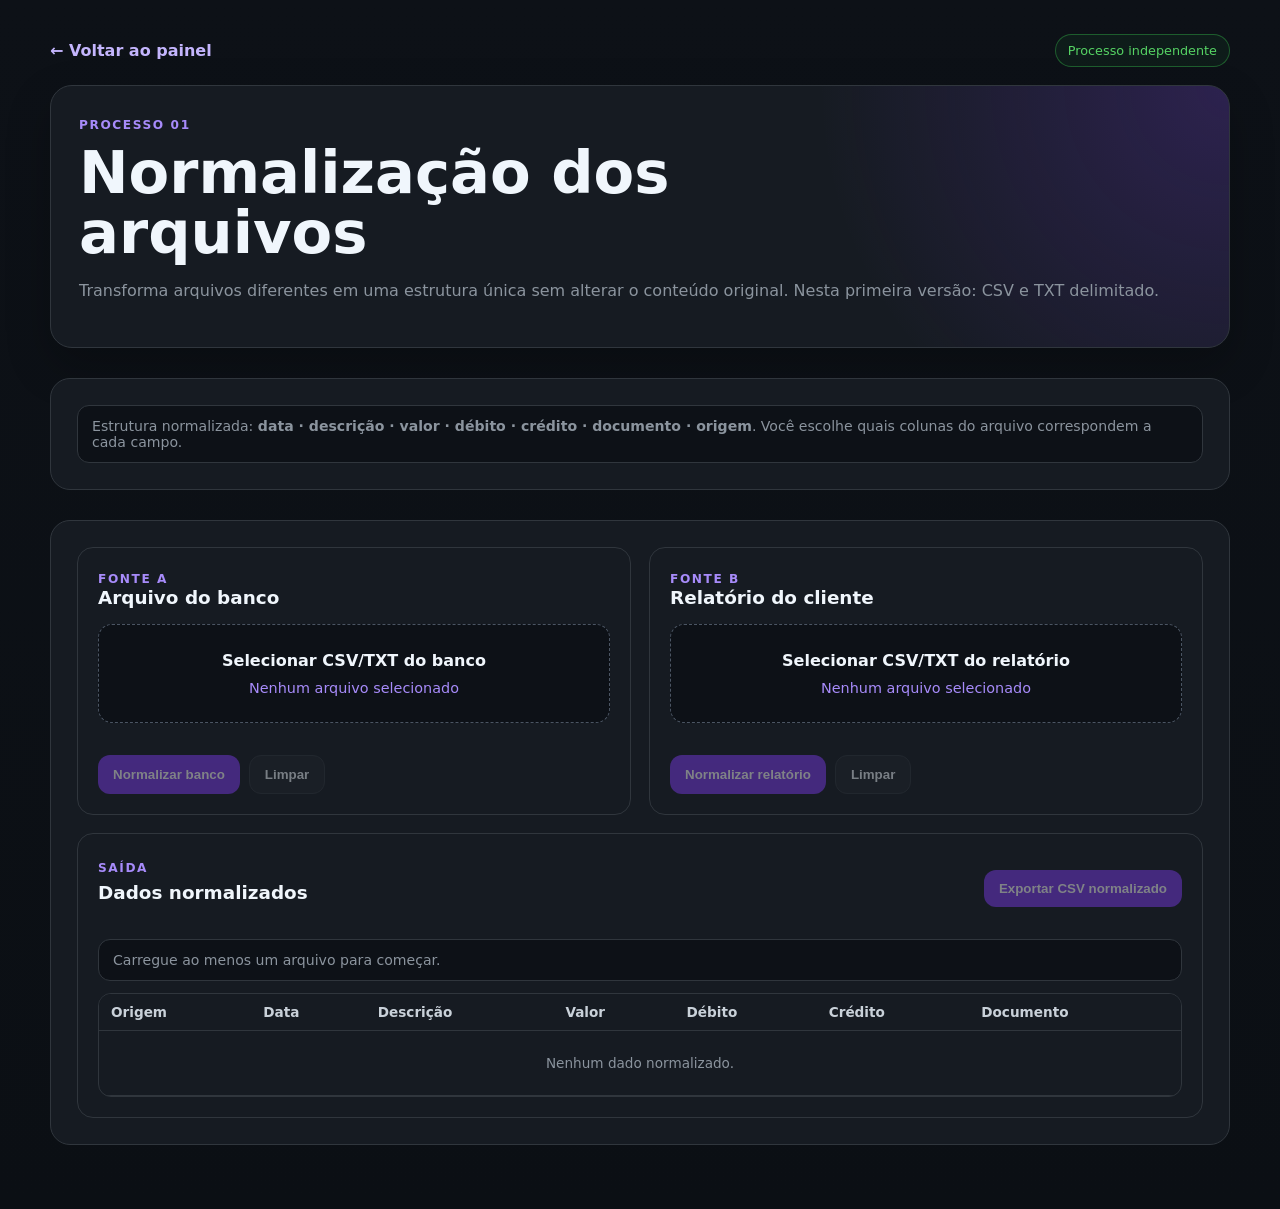
==== processos/01-normalizacao/index.html @ 561df83e "feat: cria interface independente do processo 01" ====
<!doctype html>
<html lang="pt-BR">
<head>
  <meta charset="utf-8">
  <meta name="viewport" content="width=device-width, initial-scale=1">
  <title>Processo 01 · Normalização</title>
  <link rel="stylesheet" href="../../assets/css/style.css">
</head>
<body>
  <main class="shell">
    <div class="topbar">
      <a class="back" href="../../index.html">← Voltar ao painel</a>
      <span class="badge badge-live">Processo independente</span>
    </div>

    <header class="hero">
      <div>
        <span class="eyebrow">PROCESSO 01</span>
        <h1>Normalização dos arquivos</h1>
        <p>Transforma arquivos diferentes em uma estrutura única sem alterar o conteúdo original. Nesta primeira versão: CSV e TXT delimitado.</p>
      </div>
    </header>

    <section class="section">
      <div class="notice">
        Estrutura normalizada: <b>data · descrição · valor · débito · crédito · documento · origem</b>. Você escolhe quais colunas do arquivo correspondem a cada campo.
      </div>
    </section>

    <section class="grid section">
      <article class="panel" data-source="banco">
        <span class="step-label">FONTE A</span>
        <h2>Arquivo do banco</h2>
        <label class="dropzone">
          <input id="file-banco" type="file" accept=".csv,.txt,text/csv,text/plain">
          <b>Selecionar CSV/TXT do banco</b>
          <div class="file-name" id="name-banco">Nenhum arquivo selecionado</div>
        </label>
        <div id="mapping-banco" class="mapping"></div>
        <div class="actions">
          <button id="normalize-banco" disabled>Normalizar banco</button>
          <button id="reset-banco" class="secondary" disabled>Limpar</button>
        </div>
      </article>

      <article class="panel" data-source="relatorio">
        <span class="step-label">FONTE B</span>
        <h2>Relatório do cliente</h2>
        <label class="dropzone">
          <input id="file-relatorio" type="file" accept=".csv,.txt,text/csv,text/plain">
          <b>Selecionar CSV/TXT do relatório</b>
          <div class="file-name" id="name-relatorio">Nenhum arquivo selecionado</div>
        </label>
        <div id="mapping-relatorio" class="mapping"></div>
        <div class="actions">
          <button id="normalize-relatorio" disabled>Normalizar relatório</button>
          <button id="reset-relatorio" class="secondary" disabled>Limpar</button>
        </div>
      </article>

      <article class="panel full">
        <div class="section-heading">
          <div>
            <span class="step-label">SAÍDA</span>
            <h2>Dados normalizados</h2>
          </div>
          <div class="actions">
            <button id="export-all" disabled>Exportar CSV normalizado</button>
          </div>
        </div>
        <div id="summary" class="summary"></div>
        <div id="status" class="notice">Carregue ao menos um arquivo para começar.</div>
        <div style="height:12px"></div>
        <div class="table-wrap">
          <table>
            <thead>
              <tr><th>Origem</th><th>Data</th><th>Descrição</th><th>Valor</th><th>Débito</th><th>Crédito</th><th>Documento</th></tr>
            </thead>
            <tbody id="output-body"><tr><td colspan="7" class="empty">Nenhum dado normalizado.</td></tr></tbody>
          </table>
        </div>
      </article>
    </section>
  </main>
  <script src="app.js"></script>
</body>
</html>
---- assets/css/style.css ----
:root{--bg:#0d1117;--panel:#161b22;--panel2:#11161d;--border:#30363d;--text:#f0f6fc;--muted:#8b949e;--accent:#7c3aed;--accent2:#a78bfa;--ok:#2ea043;--warn:#d29922;--danger:#f85149;--shadow:0 18px 45px rgba(0,0,0,.24)}*{box-sizing:border-box}body{margin:0;background:linear-gradient(180deg,#0d1117 0%,#0b0f14 100%);color:var(--text);font-family:Inter,ui-sans-serif,system-ui,-apple-system,BlinkMacSystemFont,"Segoe UI",sans-serif}.shell{width:min(1180px,calc(100% - 32px));margin:0 auto;padding:34px 0 64px}.hero{display:flex;justify-content:space-between;gap:24px;align-items:flex-start;padding:28px;border:1px solid var(--border);border-radius:22px;background:radial-gradient(circle at top right,rgba(124,58,237,.22),transparent 34%),var(--panel);box-shadow:var(--shadow)}.eyebrow,.step-label{font-size:.76rem;font-weight:800;letter-spacing:.13em;color:var(--accent2)}h1,h2,h3,p{margin-top:0}h1{font-size:clamp(2rem,5vw,3.7rem);line-height:1.02;margin:10px 0 14px;max-width:760px}.hero p,.module-content p,.muted{color:var(--muted);line-height:1.6}.status-pill,.badge,.tags span{border:1px solid var(--border);border-radius:999px;padding:8px 12px;font-size:.8rem;white-space:nowrap}.status-pill{background:#11161d;color:var(--muted)}.section{margin-top:30px;padding:26px;border:1px solid var(--border);border-radius:20px;background:var(--panel)}.muted-section{background:var(--panel2)}.section-heading{display:flex;align-items:center;justify-content:space-between;gap:20px;margin-bottom:18px}.section-heading h2{margin:6px 0 0}.badge-live{color:#56d364;border-color:rgba(46,160,67,.5);background:rgba(46,160,67,.08)}.module-card{display:grid;grid-template-columns:auto 1fr auto;gap:20px;align-items:center;padding:22px;border:1px solid var(--border);border-radius:16px;background:#0f141b}.module-card.live{border-color:rgba(124,58,237,.55)}.module-number{width:54px;height:54px;display:grid;place-items:center;border-radius:16px;background:rgba(124,58,237,.17);color:#c4b5fd;font-weight:900;font-size:1.2rem}.module-content h3{margin-bottom:8px}.tags{display:flex;flex-wrap:wrap;gap:8px;margin-top:14px}.tags span{padding:5px 9px;color:var(--muted);background:#0d1117}.button,button{appearance:none;border:0;border-radius:12px;padding:11px 15px;background:var(--accent);color:white;text-decoration:none;font-weight:750;cursor:pointer}.button.secondary,button.secondary{background:#21262d;color:var(--text);border:1px solid var(--border)}button:disabled{opacity:.45;cursor:not-allowed}.roadmap{display:grid;grid-template-columns:repeat(2,minmax(0,1fr));gap:10px}.roadmap-item{display:flex;gap:12px;align-items:center;padding:13px 14px;border:1px solid var(--border);border-radius:12px;color:var(--muted)}.roadmap-item b{color:var(--text);font-variant-numeric:tabular-nums}.topbar{display:flex;align-items:center;justify-content:space-between;gap:16px;margin-bottom:18px}.back{color:#c4b5fd;text-decoration:none;font-weight:700}.grid{display:grid;grid-template-columns:repeat(2,minmax(0,1fr));gap:18px}.panel{border:1px solid var(--border);border-radius:16px;background:var(--panel);padding:20px}.panel h2{font-size:1.15rem}.dropzone{display:block;border:1.5px dashed #4b5563;border-radius:14px;padding:26px;text-align:center;cursor:pointer;background:#0d1117}.dropzone:hover{border-color:var(--accent2)}.dropzone input{display:none}.file-name{margin-top:10px;color:var(--accent2);font-size:.9rem}.mapping{display:grid;grid-template-columns:repeat(2,minmax(0,1fr));gap:12px;margin-top:16px}.field label{display:block;margin-bottom:6px;color:var(--muted);font-size:.78rem;font-weight:700}.field select,.field input{width:100%;padding:10px 11px;border-radius:10px;border:1px solid var(--border);background:#0d1117;color:var(--text)}.actions{display:flex;flex-wrap:wrap;gap:9px;margin-top:16px}.summary{display:grid;grid-template-columns:repeat(3,minmax(0,1fr));gap:10px;margin:14px 0}.metric{padding:13px;border:1px solid var(--border);border-radius:12px;background:#0d1117}.metric small{display:block;color:var(--muted);margin-bottom:5px}.metric strong{font-size:1.05rem}.table-wrap{overflow:auto;border:1px solid var(--border);border-radius:13px;max-height:430px}table{width:100%;border-collapse:collapse;min-width:720px}th,td{padding:10px 12px;border-bottom:1px solid var(--border);text-align:left;font-size:.85rem}th{position:sticky;top:0;background:#161b22;color:#c9d1d9;z-index:1}td{color:#c9d1d9}.empty{padding:24px;color:var(--muted);text-align:center}.notice{padding:12px 14px;border-radius:12px;border:1px solid var(--border);background:#0d1117;color:var(--muted);font-size:.88rem}.notice.ok{border-color:rgba(46,160,67,.45);color:#7ee787}.notice.error{border-color:rgba(248,81,73,.45);color:#ff7b72}.full{grid-column:1/-1}@media(max-width:800px){.hero,.section-heading,.topbar{flex-direction:column}.module-card{grid-template-columns:auto 1fr}.module-card .button{grid-column:1/-1;text-align:center}.roadmap,.grid,.mapping,.summary{grid-template-columns:1fr}.shell{width:min(100% - 20px,1180px);padding-top:16px}.section,.hero{padding:18px}}
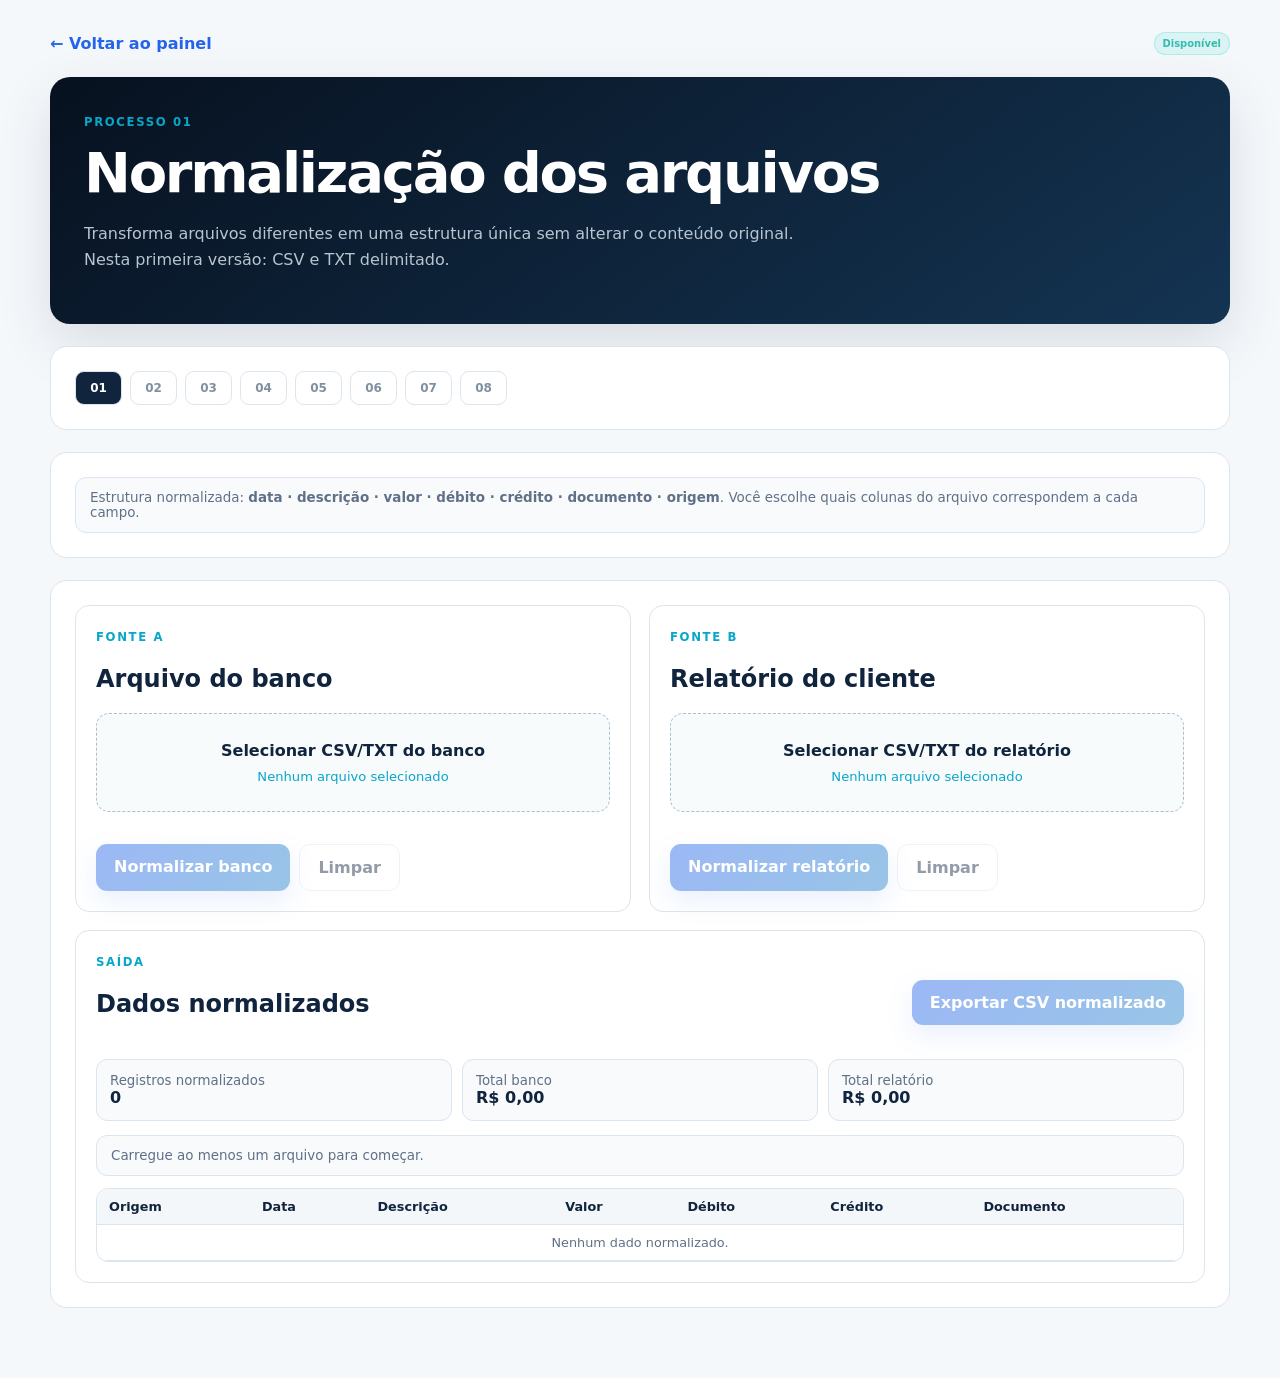
==== commit 14d197e3: "Conclui estrutura responsiva do fluxo contábil" ====
--- a/processos/01-normalizacao/index.html
+++ b/processos/01-normalizacao/index.html
@@ -3,14 +3,16 @@
 <head>
   <meta charset="utf-8">
   <meta name="viewport" content="width=device-width, initial-scale=1">
-  <title>Processo 01 · Normalização</title>
+  <meta name="theme-color" content="#07111f">
+  <title>Normalização · Contábil Flow</title>
   <link rel="stylesheet" href="../../assets/css/style.css">
+  <style>.panel{min-width:0}.table-wrap{max-width:100%}</style>
 </head>
 <body>
   <main class="shell">
     <div class="topbar">
       <a class="back" href="../../index.html">← Voltar ao painel</a>
-      <span class="badge badge-live">Processo independente</span>
+      <span class="badge badge-live">Disponível</span>
     </div>
 
     <header class="hero">
@@ -20,6 +22,10 @@
         <p>Transforma arquivos diferentes em uma estrutura única sem alterar o conteúdo original. Nesta primeira versão: CSV e TXT delimitado.</p>
       </div>
     </header>
+
+    <nav class="flow-nav section" aria-label="Etapas do fluxo">
+      <a class="current" href="../01-normalizacao/">01</a><a href="../02-fechamento/">02</a><a href="../03-desmembramento/">03</a><a href="../04-notas-fiscais/">04</a><a href="../05-contas-contabeis/">05</a><a href="../06-historico/">06</a><a href="../07-validacao/">07</a><a href="../08-layout-importacao/">08</a>
+    </nav>
 
     <section class="section">
       <div class="notice">
--- a/assets/css/style.css
+++ b/assets/css/style.css
@@ -1 +1,4 @@
-:root{--bg:#0d1117;--panel:#161b22;--panel2:#11161d;--border:#30363d;--text:#f0f6fc;--muted:#8b949e;--accent:#7c3aed;--accent2:#a78bfa;--ok:#2ea043;--warn:#d29922;--danger:#f85149;--shadow:0 18px 45px rgba(0,0,0,.24)}*{box-sizing:border-box}body{margin:0;background:linear-gradient(180deg,#0d1117 0%,#0b0f14 100%);color:var(--text);font-family:Inter,ui-sans-serif,system-ui,-apple-system,BlinkMacSystemFont,"Segoe UI",sans-serif}.shell{width:min(1180px,calc(100% - 32px));margin:0 auto;padding:34px 0 64px}.hero{display:flex;justify-content:space-between;gap:24px;align-items:flex-start;padding:28px;border:1px solid var(--border);border-radius:22px;background:radial-gradient(circle at top right,rgba(124,58,237,.22),transparent 34%),var(--panel);box-shadow:var(--shadow)}.eyebrow,.step-label{font-size:.76rem;font-weight:800;letter-spacing:.13em;color:var(--accent2)}h1,h2,h3,p{margin-top:0}h1{font-size:clamp(2rem,5vw,3.7rem);line-height:1.02;margin:10px 0 14px;max-width:760px}.hero p,.module-content p,.muted{color:var(--muted);line-height:1.6}.status-pill,.badge,.tags span{border:1px solid var(--border);border-radius:999px;padding:8px 12px;font-size:.8rem;white-space:nowrap}.status-pill{background:#11161d;color:var(--muted)}.section{margin-top:30px;padding:26px;border:1px solid var(--border);border-radius:20px;background:var(--panel)}.muted-section{background:var(--panel2)}.section-heading{display:flex;align-items:center;justify-content:space-between;gap:20px;margin-bottom:18px}.section-heading h2{margin:6px 0 0}.badge-live{color:#56d364;border-color:rgba(46,160,67,.5);background:rgba(46,160,67,.08)}.module-card{display:grid;grid-template-columns:auto 1fr auto;gap:20px;align-items:center;padding:22px;border:1px solid var(--border);border-radius:16px;background:#0f141b}.module-card.live{border-color:rgba(124,58,237,.55)}.module-number{width:54px;height:54px;display:grid;place-items:center;border-radius:16px;background:rgba(124,58,237,.17);color:#c4b5fd;font-weight:900;font-size:1.2rem}.module-content h3{margin-bottom:8px}.tags{display:flex;flex-wrap:wrap;gap:8px;margin-top:14px}.tags span{padding:5px 9px;color:var(--muted);background:#0d1117}.button,button{appearance:none;border:0;border-radius:12px;padding:11px 15px;background:var(--accent);color:white;text-decoration:none;font-weight:750;cursor:pointer}.button.secondary,button.secondary{background:#21262d;color:var(--text);border:1px solid var(--border)}button:disabled{opacity:.45;cursor:not-allowed}.roadmap{display:grid;grid-template-columns:repeat(2,minmax(0,1fr));gap:10px}.roadmap-item{display:flex;gap:12px;align-items:center;padding:13px 14px;border:1px solid var(--border);border-radius:12px;color:var(--muted)}.roadmap-item b{color:var(--text);font-variant-numeric:tabular-nums}.topbar{display:flex;align-items:center;justify-content:space-between;gap:16px;margin-bottom:18px}.back{color:#c4b5fd;text-decoration:none;font-weight:700}.grid{display:grid;grid-template-columns:repeat(2,minmax(0,1fr));gap:18px}.panel{border:1px solid var(--border);border-radius:16px;background:var(--panel);padding:20px}.panel h2{font-size:1.15rem}.dropzone{display:block;border:1.5px dashed #4b5563;border-radius:14px;padding:26px;text-align:center;cursor:pointer;background:#0d1117}.dropzone:hover{border-color:var(--accent2)}.dropzone input{display:none}.file-name{margin-top:10px;color:var(--accent2);font-size:.9rem}.mapping{display:grid;grid-template-columns:repeat(2,minmax(0,1fr));gap:12px;margin-top:16px}.field label{display:block;margin-bottom:6px;color:var(--muted);font-size:.78rem;font-weight:700}.field select,.field input{width:100%;padding:10px 11px;border-radius:10px;border:1px solid var(--border);background:#0d1117;color:var(--text)}.actions{display:flex;flex-wrap:wrap;gap:9px;margin-top:16px}.summary{display:grid;grid-template-columns:repeat(3,minmax(0,1fr));gap:10px;margin:14px 0}.metric{padding:13px;border:1px solid var(--border);border-radius:12px;background:#0d1117}.metric small{display:block;color:var(--muted);margin-bottom:5px}.metric strong{font-size:1.05rem}.table-wrap{overflow:auto;border:1px solid var(--border);border-radius:13px;max-height:430px}table{width:100%;border-collapse:collapse;min-width:720px}th,td{padding:10px 12px;border-bottom:1px solid var(--border);text-align:left;font-size:.85rem}th{position:sticky;top:0;background:#161b22;color:#c9d1d9;z-index:1}td{color:#c9d1d9}.empty{padding:24px;color:var(--muted);text-align:center}.notice{padding:12px 14px;border-radius:12px;border:1px solid var(--border);background:#0d1117;color:var(--muted);font-size:.88rem}.notice.ok{border-color:rgba(46,160,67,.45);color:#7ee787}.notice.error{border-color:rgba(248,81,73,.45);color:#ff7b72}.full{grid-column:1/-1}@media(max-width:800px){.hero,.section-heading,.topbar{flex-direction:column}.module-card{grid-template-columns:auto 1fr}.module-card .button{grid-column:1/-1;text-align:center}.roadmap,.grid,.mapping,.summary{grid-template-columns:1fr}.shell{width:min(100% - 20px,1180px);padding-top:16px}.section,.hero{padding:18px}}
+:root{--ink:#10243e;--navy:#07111f;--blue:#2563eb;--cyan:#08a6c8;--aqua:#27d3c2;--paper:#f5f8fb;--line:#dce5ed;--muted:#607187;--shadow:0 20px 55px rgba(15,35,60,.12)}*{box-sizing:border-box}html{scroll-behavior:smooth}body{margin:0;background:var(--paper);color:var(--ink);font-family:Inter,ui-sans-serif,system-ui,-apple-system,"Segoe UI",sans-serif}a{color:inherit}button,input,select{font:inherit}.site-header{height:76px;padding:0 max(24px,calc((100% - 1180px)/2));display:flex;align-items:center;gap:30px;background:#fffffff5;border-bottom:1px solid var(--line);position:sticky;top:0;z-index:20;backdrop-filter:blur(12px)}.brand{display:flex;align-items:center;gap:10px;text-decoration:none;font-weight:750;white-space:nowrap}.brand b{color:var(--cyan)}.brand-mark{width:37px;height:37px;display:grid;place-items:center;border-radius:10px;background:linear-gradient(145deg,var(--blue),var(--aqua));color:#fff;font-size:.8rem;font-weight:900}.main-nav{display:flex;gap:26px;margin-left:auto}.main-nav a{color:var(--muted);text-decoration:none;font-size:.9rem;font-weight:650}.header-action{padding:11px 17px;border-radius:10px;background:var(--ink);color:#fff;text-decoration:none;font-weight:750;font-size:.86rem}.menu-toggle{display:none;background:#fff;border:1px solid var(--line);border-radius:9px;padding:9px 12px}.hero-home{min-height:620px;padding:86px max(24px,calc((100% - 1180px)/2));display:grid;grid-template-columns:1.08fr .92fr;align-items:center;gap:78px;background:radial-gradient(circle at 85% 30%,#27d3c221,transparent 23%),linear-gradient(135deg,#f7fafc 55%,#eef8f8)}.eyebrow,.step-label{color:var(--cyan);font-size:.73rem;font-weight:850;letter-spacing:.14em}.hero-copy h1{font-size:clamp(2.8rem,5vw,5rem);line-height:1.02;letter-spacing:-.055em;margin:18px 0 24px}.hero-copy h1 em,.section-intro h2 em{color:var(--cyan);font-style:normal}.hero-copy>p{max-width:610px;color:var(--muted);font-size:1.08rem;line-height:1.75}.hero-actions{display:flex;align-items:center;gap:25px;margin-top:32px}.button,button{appearance:none;border:0;border-radius:11px;padding:13px 18px;background:linear-gradient(135deg,var(--blue),#1d7fca);color:#fff;text-decoration:none;font-weight:780;cursor:pointer;display:inline-flex;justify-content:center;gap:20px;box-shadow:0 10px 25px #2563eb33}.button.secondary,button.secondary{background:#fff;color:var(--ink);border:1px solid var(--line);box-shadow:none}.text-link{text-decoration:none;border-bottom:1px solid;padding-bottom:3px;font-size:.9rem;font-weight:750}.trust-row{display:flex;flex-wrap:wrap;gap:18px;margin-top:35px;color:#748397;font-size:.76rem}.flow-preview{background:#fff;border:1px solid #dce9ed;border-radius:21px;padding:27px;box-shadow:0 32px 80px #0f374621;transform:rotate(1deg)}.preview-head{display:flex;justify-content:space-between;font-size:.78rem;color:var(--muted)}.preview-head b{color:var(--cyan)}.progress{height:5px;background:#edf2f5;border-radius:10px;margin:15px 0 24px;overflow:hidden}.progress i{display:block;width:12.5%;height:100%;background:linear-gradient(90deg,var(--blue),var(--aqua))}.preview-step{display:grid;grid-template-columns:auto 1fr auto;align-items:center;gap:14px;padding:15px 3px;border-top:1px solid #edf1f4;color:#92a0ae}.preview-step.current{margin:0 -10px;padding:16px 13px;border:1px solid #08a6c840;border-radius:13px;background:#f1fbfb;color:var(--ink)}.step-icon{width:42px;height:42px;display:grid;place-items:center;border-radius:10px;background:#eff3f6;font-weight:850}.current .step-icon{background:linear-gradient(145deg,var(--blue),var(--aqua));color:#fff}.preview-step div{display:flex;flex-direction:column;gap:3px}.preview-step small{color:#8a99a8}.state-dot{padding:5px 8px;border-radius:99px;background:#d8f7ef;color:#0f9f6e;font-size:.68rem;font-weight:800}.preview-more{text-align:center;padding-top:15px;color:#8290a0;font-size:.76rem}.stats-band{display:grid;grid-template-columns:repeat(3,1fr);background:var(--navy);color:#fff;padding:27px max(24px,calc((100% - 1180px)/2));gap:30px}.stats-band div{display:flex;align-items:baseline;gap:12px;justify-content:center;border-right:1px solid #ffffff1f}.stats-band div:last-child{border:0}.stats-band strong{font-size:1.35rem;color:var(--aqua)}.stats-band span{font-size:.8rem;color:#afbbc8}.content-section{padding:92px max(24px,calc((100% - 1180px)/2))}.section-intro{display:grid;grid-template-columns:1.1fr .9fr;align-items:end;gap:70px;margin-bottom:46px}.section-intro h2{font-size:clamp(2rem,4vw,3.35rem);line-height:1.08;letter-spacing:-.04em;margin:12px 0 0}.section-intro p{color:var(--muted);line-height:1.7;margin:0}.process-grid{display:grid;grid-template-columns:repeat(4,1fr);gap:16px}.process-card{min-height:315px;padding:22px;border:1px solid var(--line);border-radius:15px;background:#fff;text-decoration:none;display:flex;flex-direction:column;transition:.2s}.process-card:hover{transform:translateY(-4px);box-shadow:var(--shadow)}.process-card.featured{background:linear-gradient(155deg,#0a1727,#102943);color:#fff}.card-top{display:flex;justify-content:space-between}.process-number{font-size:.75rem;font-weight:900;color:var(--cyan)}.badge,.status-pill{padding:5px 8px;border:1px solid var(--line);border-radius:99px;color:#8492a1;font-size:.62rem;font-weight:750}.badge-live{background:#27d3c21f;border-color:#27d3c240;color:#36bcae}.process-symbol{width:39px;height:39px;display:grid;place-items:center;border-radius:10px;background:#eef7f8;color:var(--cyan);margin:26px 0 18px;font-weight:900}.process-card h3{font-size:1.02rem;margin:0 0 10px}.process-card p{font-size:.8rem;color:var(--muted);line-height:1.65}.featured p{color:#aebdca}.card-tags{display:flex;gap:6px}.card-tags span{font-size:.6rem;padding:4px 7px;border-radius:5px;background:#ffffff14}.card-link{margin-top:auto;padding-top:16px;border-top:1px solid var(--line);font-size:.75rem;font-weight:800;color:var(--cyan);display:flex;justify-content:space-between}.featured .card-link{border-color:#ffffff1a;color:var(--aqua)}.how-section{margin:0 max(24px,calc((100% - 1180px)/2)) 92px;padding:55px;border-radius:24px;background:linear-gradient(135deg,#0a1727,#102c46);color:#fff;display:grid;grid-template-columns:1fr 1fr;gap:70px}.how-section p{color:#aebdca;line-height:1.7}.how-list{display:grid;gap:12px}.how-list div{display:flex;gap:15px;padding:14px;border:1px solid #ffffff1a;border-radius:12px}.how-list b{width:34px;height:34px;display:grid;place-items:center;background:#27d3c226;color:var(--aqua);border-radius:9px}.how-list span{display:flex;flex-direction:column}.how-list small{color:#95a6b5}footer{padding:35px max(24px,calc((100% - 1180px)/2));background:#fff;border-top:1px solid var(--line);display:flex;align-items:center;gap:30px;color:var(--muted);font-size:.75rem}footer p{margin-right:auto}
+.shell{width:min(1180px,calc(100% - 40px));margin:auto;padding:32px 0 70px}.topbar,.section-heading{display:flex;align-items:center;justify-content:space-between;gap:16px;margin-bottom:22px}.back{color:var(--blue);text-decoration:none;font-weight:750}.hero{padding:34px;border-radius:20px;background:linear-gradient(145deg,var(--navy),#143452);color:#fff;box-shadow:var(--shadow)}.hero h1{font-size:clamp(2rem,5vw,3.5rem);letter-spacing:-.04em;margin:10px 0 14px}.hero p{max-width:760px;color:#b8c5d0;line-height:1.65}.section{margin-top:22px;padding:24px;border:1px solid var(--line);border-radius:17px;background:#fff}.grid{display:grid;grid-template-columns:repeat(2,minmax(0,1fr));gap:18px}.panel{border:1px solid var(--line);border-radius:14px;background:#fff;padding:20px}.dropzone{display:block;border:1.5px dashed #aac0ce;border-radius:13px;padding:27px;text-align:center;cursor:pointer;background:#f8fbfc}.dropzone input{display:none}.file-name{margin-top:9px;color:var(--cyan);font-size:.82rem}.mapping{display:grid;grid-template-columns:repeat(2,minmax(0,1fr));gap:12px;margin-top:16px}.field label{display:block;margin-bottom:6px;color:var(--muted);font-size:.75rem;font-weight:700}.field select{width:100%;padding:10px;border-radius:9px;border:1px solid var(--line)}.actions{display:flex;flex-wrap:wrap;gap:9px;margin-top:16px}.summary{display:grid;grid-template-columns:repeat(3,1fr);gap:10px;margin:14px 0}.metric{padding:13px;border:1px solid var(--line);border-radius:11px;background:#f8fafc}.metric small{display:block;color:var(--muted)}.table-wrap{overflow:auto;border:1px solid var(--line);border-radius:12px;max-height:430px}table{width:100%;border-collapse:collapse;min-width:720px}th,td{padding:10px 12px;border-bottom:1px solid var(--line);text-align:left;font-size:.8rem}th{position:sticky;top:0;background:#f4f7f9}.empty{text-align:center;color:var(--muted)}.notice{padding:12px 14px;border-radius:11px;border:1px solid var(--line);background:#f8fafc;color:var(--muted);font-size:.84rem}.notice.ok{color:#07875e}.notice.error{color:#c13c3c}.full{grid-column:1/-1}.flow-nav{display:flex;gap:8px;overflow:auto}.flow-nav a{min-width:47px;padding:9px;border:1px solid var(--line);border-radius:9px;text-decoration:none;text-align:center;font-size:.75rem;font-weight:800;color:#8190a0}.flow-nav a.current{background:var(--ink);color:#fff}.structure-grid{display:grid;grid-template-columns:repeat(3,1fr);gap:14px}.structure-card{padding:20px;border:1px solid var(--line);border-radius:13px}.structure-card p{color:var(--muted);font-size:.82rem;line-height:1.6}.empty-state{text-align:center;padding:45px 20px}.empty-state .process-symbol{margin:0 auto 18px}.empty-state p{max-width:590px;margin:0 auto 22px;color:var(--muted);line-height:1.65}button:disabled{opacity:.45}
+@media(max-width:960px){.process-grid{grid-template-columns:repeat(2,1fr)}.hero-home{gap:35px}}
+@media(max-width:760px){.site-header{height:66px;padding:0 16px}.header-action{display:none}.menu-toggle{display:block;margin-left:auto}.main-nav{display:none;position:absolute;left:12px;right:12px;top:72px;padding:12px;background:#fff;border:1px solid var(--line);border-radius:12px;box-shadow:var(--shadow);flex-direction:column;margin:0}.main-nav.open{display:flex}.main-nav a{padding:12px}.hero-home{min-height:auto;padding:58px 20px;grid-template-columns:1fr;gap:45px}.hero-copy h1{font-size:clamp(2.55rem,13vw,4rem)}.hero-actions{flex-direction:column;align-items:stretch}.text-link{text-align:center;border:0}.flow-preview{transform:none;padding:20px}.stats-band{grid-template-columns:1fr;padding:22px 20px}.stats-band div{border:0;border-bottom:1px solid #ffffff1f;padding-bottom:15px}.content-section{padding:64px 20px}.section-intro,.process-grid,.how-section,.grid,.mapping,.summary,.structure-grid{grid-template-columns:1fr}.section-intro{gap:22px}.how-section{margin:0 20px 64px;padding:30px 22px;gap:25px}footer{flex-direction:column;align-items:flex-start;padding:30px 20px}.shell{width:calc(100% - 20px);padding-top:12px}.topbar,.section-heading{align-items:flex-start;flex-direction:column}.hero,.section,.panel{padding:18px}.full{grid-column:auto}.actions button{width:100%}}
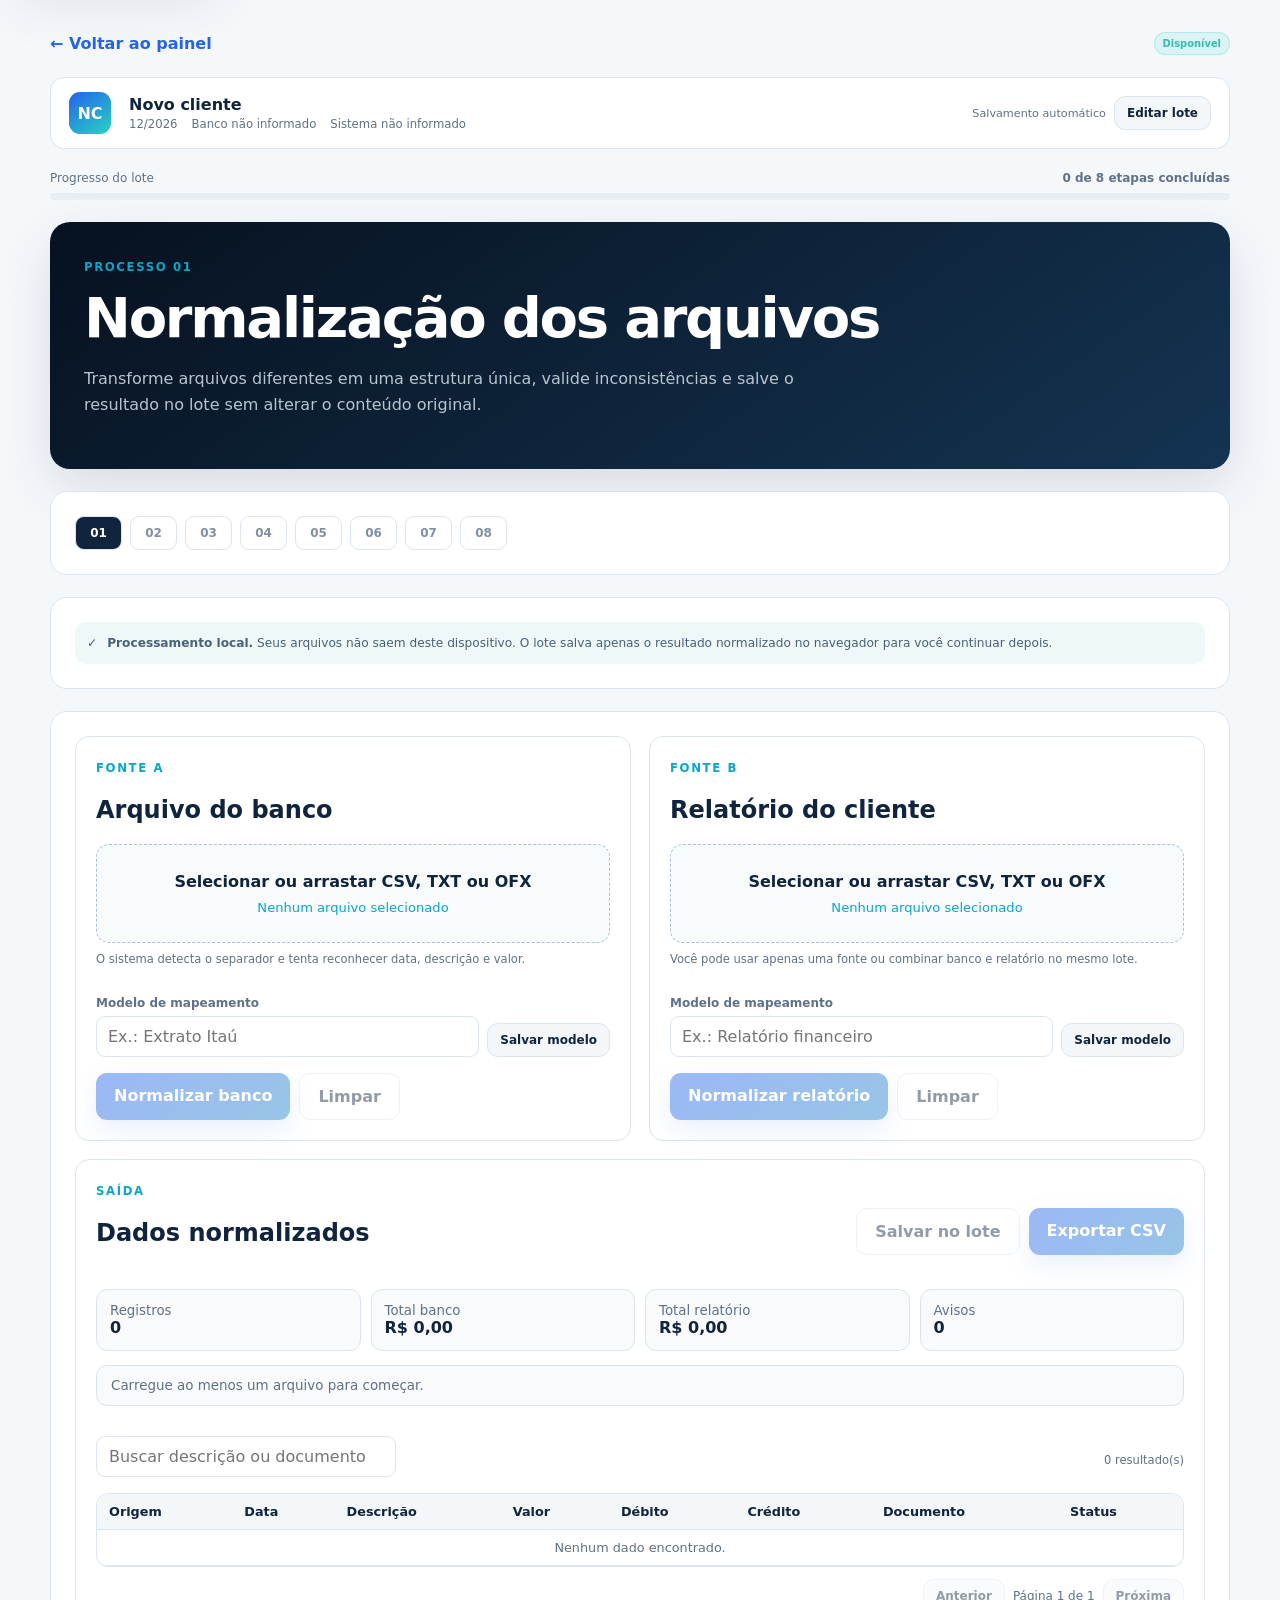
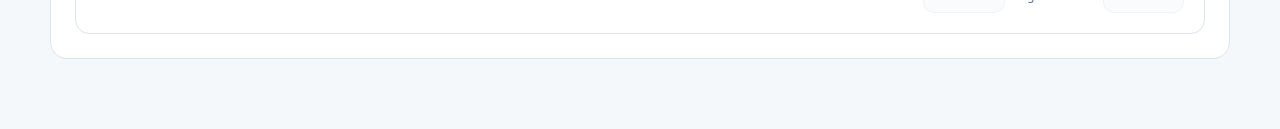
==== commit a0587bc2: "Evolui fluxo com persistencia e fechamento diario" ====
--- a/processos/01-normalizacao/index.html
+++ b/processos/01-normalizacao/index.html
@@ -1,93 +1,11 @@
-<!doctype html>
-<html lang="pt-BR">
-<head>
-  <meta charset="utf-8">
-  <meta name="viewport" content="width=device-width, initial-scale=1">
-  <meta name="theme-color" content="#07111f">
-  <title>Normalização · Contábil Flow</title>
-  <link rel="stylesheet" href="../../assets/css/style.css">
-  <style>.panel{min-width:0}.table-wrap{max-width:100%}</style>
-</head>
-<body>
-  <main class="shell">
-    <div class="topbar">
-      <a class="back" href="../../index.html">← Voltar ao painel</a>
-      <span class="badge badge-live">Disponível</span>
-    </div>
-
-    <header class="hero">
-      <div>
-        <span class="eyebrow">PROCESSO 01</span>
-        <h1>Normalização dos arquivos</h1>
-        <p>Transforma arquivos diferentes em uma estrutura única sem alterar o conteúdo original. Nesta primeira versão: CSV e TXT delimitado.</p>
-      </div>
-    </header>
-
-    <nav class="flow-nav section" aria-label="Etapas do fluxo">
-      <a class="current" href="../01-normalizacao/">01</a><a href="../02-fechamento/">02</a><a href="../03-desmembramento/">03</a><a href="../04-notas-fiscais/">04</a><a href="../05-contas-contabeis/">05</a><a href="../06-historico/">06</a><a href="../07-validacao/">07</a><a href="../08-layout-importacao/">08</a>
-    </nav>
-
-    <section class="section">
-      <div class="notice">
-        Estrutura normalizada: <b>data · descrição · valor · débito · crédito · documento · origem</b>. Você escolhe quais colunas do arquivo correspondem a cada campo.
-      </div>
-    </section>
-
-    <section class="grid section">
-      <article class="panel" data-source="banco">
-        <span class="step-label">FONTE A</span>
-        <h2>Arquivo do banco</h2>
-        <label class="dropzone">
-          <input id="file-banco" type="file" accept=".csv,.txt,text/csv,text/plain">
-          <b>Selecionar CSV/TXT do banco</b>
-          <div class="file-name" id="name-banco">Nenhum arquivo selecionado</div>
-        </label>
-        <div id="mapping-banco" class="mapping"></div>
-        <div class="actions">
-          <button id="normalize-banco" disabled>Normalizar banco</button>
-          <button id="reset-banco" class="secondary" disabled>Limpar</button>
-        </div>
-      </article>
-
-      <article class="panel" data-source="relatorio">
-        <span class="step-label">FONTE B</span>
-        <h2>Relatório do cliente</h2>
-        <label class="dropzone">
-          <input id="file-relatorio" type="file" accept=".csv,.txt,text/csv,text/plain">
-          <b>Selecionar CSV/TXT do relatório</b>
-          <div class="file-name" id="name-relatorio">Nenhum arquivo selecionado</div>
-        </label>
-        <div id="mapping-relatorio" class="mapping"></div>
-        <div class="actions">
-          <button id="normalize-relatorio" disabled>Normalizar relatório</button>
-          <button id="reset-relatorio" class="secondary" disabled>Limpar</button>
-        </div>
-      </article>
-
-      <article class="panel full">
-        <div class="section-heading">
-          <div>
-            <span class="step-label">SAÍDA</span>
-            <h2>Dados normalizados</h2>
-          </div>
-          <div class="actions">
-            <button id="export-all" disabled>Exportar CSV normalizado</button>
-          </div>
-        </div>
-        <div id="summary" class="summary"></div>
-        <div id="status" class="notice">Carregue ao menos um arquivo para começar.</div>
-        <div style="height:12px"></div>
-        <div class="table-wrap">
-          <table>
-            <thead>
-              <tr><th>Origem</th><th>Data</th><th>Descrição</th><th>Valor</th><th>Débito</th><th>Crédito</th><th>Documento</th></tr>
-            </thead>
-            <tbody id="output-body"><tr><td colspan="7" class="empty">Nenhum dado normalizado.</td></tr></tbody>
-          </table>
-        </div>
-      </article>
-    </section>
-  </main>
-  <script src="app.js"></script>
-</body>
-</html>
+<!doctype html><html lang="pt-BR"><head><meta charset="utf-8"><meta name="viewport" content="width=device-width,initial-scale=1"><meta name="theme-color" content="#07111f"><meta name="description" content="Normalize arquivos bancários, relatórios, CSV, TXT e OFX em uma estrutura contábil padronizada."><title>Normalização · Contábil Flow</title><link rel="stylesheet" href="../../assets/css/style.css"><link rel="stylesheet" href="../../assets/css/app-v2.css"></head><body data-process="1">
+<main class="shell"><div class="topbar"><a class="back" href="../../index.html">← Voltar ao painel</a><span class="badge badge-live">Disponível</span></div>
+<header class="hero"><div><span class="eyebrow">PROCESSO 01</span><h1>Normalização dos arquivos</h1><p>Transforme arquivos diferentes em uma estrutura única, valide inconsistências e salve o resultado no lote sem alterar o conteúdo original.</p></div></header>
+<nav class="flow-nav section" aria-label="Etapas do fluxo"><a aria-current="step" href="../01-normalizacao/" aria-label="Processo 01">01</a><a href="../02-fechamento/" aria-label="Processo 02">02</a><a href="../03-desmembramento/" aria-label="Processo 03">03</a><a href="../04-notas-fiscais/" aria-label="Processo 04">04</a><a href="../05-contas-contabeis/" aria-label="Processo 05">05</a><a href="../06-historico/" aria-label="Processo 06">06</a><a href="../07-validacao/" aria-label="Processo 07">07</a><a href="../08-layout-importacao/" aria-label="Processo 08">08</a></nav>
+<section id="resume-banner" class="resume-banner"><span>Existe uma normalização salva neste lote.</span><button id="restore-saved" class="compact ghost" type="button">Restaurar resultado</button></section>
+<section class="section"><div class="privacy-note"><b>✓</b><span><strong>Processamento local.</strong> Seus arquivos não saem deste dispositivo. O lote salva apenas o resultado normalizado no navegador para você continuar depois.</span></div></section>
+<section class="grid section">
+<article class="panel" data-source="banco"><span class="step-label">FONTE A</span><h2>Arquivo do banco</h2><label class="dropzone" for="file-banco"><input id="file-banco" type="file" accept=".csv,.txt,.ofx,text/csv,text/plain,application/x-ofx"><b>Selecionar ou arrastar CSV, TXT ou OFX</b><div class="file-name" id="name-banco">Nenhum arquivo selecionado</div></label><p class="helper">O sistema detecta o separador e tenta reconhecer data, descrição e valor.</p><div id="mapping-banco" class="mapping"></div><div class="template-row" id="template-box-banco" hidden><div class="field"><label for="template-banco">Modelo de mapeamento</label><input id="template-banco" placeholder="Ex.: Extrato Itaú"></div><button class="compact ghost" id="save-template-banco" type="button">Salvar modelo</button></div><div class="actions"><button id="normalize-banco" type="button" disabled>Normalizar banco</button><button id="reset-banco" type="button" class="secondary" disabled>Limpar</button></div></article>
+<article class="panel" data-source="relatorio"><span class="step-label">FONTE B</span><h2>Relatório do cliente</h2><label class="dropzone" for="file-relatorio"><input id="file-relatorio" type="file" accept=".csv,.txt,.ofx,text/csv,text/plain,application/x-ofx"><b>Selecionar ou arrastar CSV, TXT ou OFX</b><div class="file-name" id="name-relatorio">Nenhum arquivo selecionado</div></label><p class="helper">Você pode usar apenas uma fonte ou combinar banco e relatório no mesmo lote.</p><div id="mapping-relatorio" class="mapping"></div><div class="template-row" id="template-box-relatorio" hidden><div class="field"><label for="template-relatorio">Modelo de mapeamento</label><input id="template-relatorio" placeholder="Ex.: Relatório financeiro"></div><button class="compact ghost" id="save-template-relatorio" type="button">Salvar modelo</button></div><div class="actions"><button id="normalize-relatorio" type="button" disabled>Normalizar relatório</button><button id="reset-relatorio" type="button" class="secondary" disabled>Limpar</button></div></article>
+<article class="panel full"><div class="section-heading"><div><span class="step-label">SAÍDA</span><h2>Dados normalizados</h2></div><div class="actions"><button id="save-lot" type="button" class="secondary" disabled>Salvar no lote</button><button id="export-all" type="button" disabled>Exportar CSV</button></div></div><div id="summary" class="summary"></div><div id="status" class="notice" role="status" aria-live="polite">Carregue ao menos um arquivo para começar.</div><div id="issues" class="issue-list" aria-live="polite"></div><div class="data-toolbar"><input id="search-output" class="search-input" type="search" placeholder="Buscar descrição ou documento" aria-label="Buscar nos dados normalizados"><span id="result-count" class="helper"></span></div><div class="table-wrap desktop-table mobile-hide"><table><caption class="visually-hidden">Prévia dos dados normalizados</caption><thead><tr><th>Origem</th><th>Data</th><th>Descrição</th><th>Valor</th><th>Débito</th><th>Crédito</th><th>Documento</th><th>Status</th></tr></thead><tbody id="output-body"><tr><td colspan="8" class="empty">Nenhum dado normalizado.</td></tr></tbody></table></div><div id="mobile-output" class="mobile-cards"></div><div class="pagination"><button id="prev-page" type="button" class="compact ghost">Anterior</button><span id="page-info">Página 1</span><button id="next-page" type="button" class="compact ghost">Próxima</button></div></article>
+</section></main><script src="../../assets/js/core.js"></script><script src="../../assets/js/workspace.js"></script><script src="app.js"></script></body></html>
--- a/assets/css/app-v2.css
+++ b/assets/css/app-v2.css
@@ -0,0 +1,2 @@
+:focus-visible{outline:3px solid #22b8cf;outline-offset:3px}.skip-link{position:fixed;left:12px;top:-60px;z-index:100;padding:10px 14px;background:#fff;border-radius:8px;box-shadow:var(--shadow);text-decoration:none}.skip-link:focus{top:12px}.lot-bar{display:grid;grid-template-columns:1fr auto;gap:18px;align-items:center;margin:0 0 22px;padding:14px 18px;border:1px solid var(--line);border-radius:14px;background:#fff}.lot-info{display:flex;align-items:center;gap:18px;min-width:0}.lot-avatar{width:42px;height:42px;display:grid;place-items:center;flex:none;border-radius:11px;background:linear-gradient(145deg,var(--blue),var(--aqua));color:#fff;font-weight:900}.lot-copy{min-width:0}.lot-copy strong{display:block;white-space:nowrap;overflow:hidden;text-overflow:ellipsis}.lot-meta{display:flex;flex-wrap:wrap;gap:6px 14px;margin-top:3px;color:var(--muted);font-size:.73rem}.lot-actions{display:flex;gap:8px}.button.compact,button.compact{padding:9px 12px;box-shadow:none;font-size:.75rem}.button.ghost,button.ghost{background:#f4f7f9;color:var(--ink);border:1px solid var(--line);box-shadow:none}.save-state{font-size:.7rem;color:var(--muted);align-self:center}.modal-backdrop{position:fixed;inset:0;z-index:60;display:none;place-items:center;padding:18px;background:#07111fb3}.modal-backdrop.open{display:grid}.lot-modal{width:min(650px,100%);max-height:90vh;overflow:auto;padding:26px;border-radius:18px;background:#fff;box-shadow:0 30px 90px #0005}.modal-head{display:flex;justify-content:space-between;gap:20px;align-items:flex-start;margin-bottom:20px}.modal-head h2{margin:5px 0}.icon-button{width:38px;height:38px;padding:0;background:#f2f5f7;color:var(--ink);box-shadow:none}.form-grid{display:grid;grid-template-columns:repeat(2,1fr);gap:14px}.form-field label{display:block;margin-bottom:6px;color:var(--muted);font-size:.75rem;font-weight:750}.form-field input,.form-field select{width:100%;padding:11px;border:1px solid var(--line);border-radius:9px;background:#fff;color:var(--ink)}.form-field.full-field{grid-column:1/-1}.modal-actions{display:flex;justify-content:flex-end;gap:10px;margin-top:22px}.workflow-progress{margin:0 0 22px}.workflow-progress-head{display:flex;justify-content:space-between;margin-bottom:8px;color:var(--muted);font-size:.75rem}.workflow-progress-track{height:7px;overflow:hidden;border-radius:99px;background:#e8eef2}.workflow-progress-track i{display:block;height:100%;border-radius:inherit;background:linear-gradient(90deg,var(--blue),var(--aqua));transition:width .2s}.process-labels{display:flex;justify-content:space-between;margin-top:7px;color:#8b99a8;font-size:.62rem}.data-toolbar{display:flex;align-items:center;justify-content:space-between;gap:14px;flex-wrap:wrap;margin:16px 0}.search-input{min-width:min(300px,100%);padding:10px 12px;border:1px solid var(--line);border-radius:9px}.status-chip{display:inline-flex;align-items:center;gap:6px;padding:5px 8px;border-radius:99px;font-size:.68rem;font-weight:800}.status-chip.ok{background:#dff8ef;color:#087b59}.status-chip.warn{background:#fff3cf;color:#946200}.status-chip.error{background:#ffe7e7;color:#b42e2e}.issue-list{display:grid;gap:8px;margin-top:14px}.issue-item{display:flex;gap:10px;padding:10px 12px;border:1px solid #f0c8c8;border-radius:9px;background:#fff8f8;color:#9d3333;font-size:.78rem}.resume-banner{display:none;align-items:center;justify-content:space-between;gap:12px;margin-bottom:16px;padding:12px 14px;border:1px solid #b9ded8;border-radius:10px;background:#f2fbf9;font-size:.8rem}.resume-banner.show{display:flex}.dropzone.dragging{border-color:var(--cyan);background:#edfafa}.helper{margin:8px 0 0;color:var(--muted);font-size:.72rem;line-height:1.5}.template-row{display:flex;gap:8px;align-items:end;margin-top:12px}.template-row .field{flex:1}.audit-list{display:grid;gap:9px}.audit-item{display:grid;grid-template-columns:auto 1fr auto;gap:12px;padding:11px;border-bottom:1px solid var(--line);font-size:.78rem}.audit-item time{color:var(--muted)}.privacy-note{display:flex;gap:10px;align-items:flex-start;padding:12px;border-radius:10px;background:#eff8f9;color:#496276;font-size:.76rem;line-height:1.5}.step-name{display:block;margin-top:4px;font-size:.62rem;font-weight:600}.flow-nav a[aria-current=step]{background:var(--ink);color:#fff}.mobile-cards{display:none}.pagination{display:flex;justify-content:flex-end;gap:8px;align-items:center;margin-top:12px;color:var(--muted);font-size:.75rem}
+@media(max-width:760px){.lot-bar{grid-template-columns:1fr;padding:12px}.lot-info{align-items:flex-start}.lot-actions{justify-content:space-between}.form-grid{grid-template-columns:1fr}.form-field.full-field{grid-column:auto}.modal-actions{flex-direction:column-reverse}.modal-actions button{width:100%}.process-labels{display:none}.desktop-table.mobile-hide{display:none}.mobile-cards{display:grid;gap:10px}.mobile-record{padding:14px;border:1px solid var(--line);border-radius:11px;background:#fff}.mobile-record-head{display:flex;justify-content:space-between;gap:10px}.mobile-record dl{display:grid;grid-template-columns:1fr 1fr;gap:8px;margin:12px 0 0}.mobile-record dt{font-size:.65rem;color:var(--muted)}.mobile-record dd{margin:2px 0 0;font-size:.78rem}.resume-banner{align-items:flex-start;flex-direction:column}.template-row{align-items:stretch;flex-direction:column}.audit-item{grid-template-columns:auto 1fr}.audit-item time{grid-column:2}}
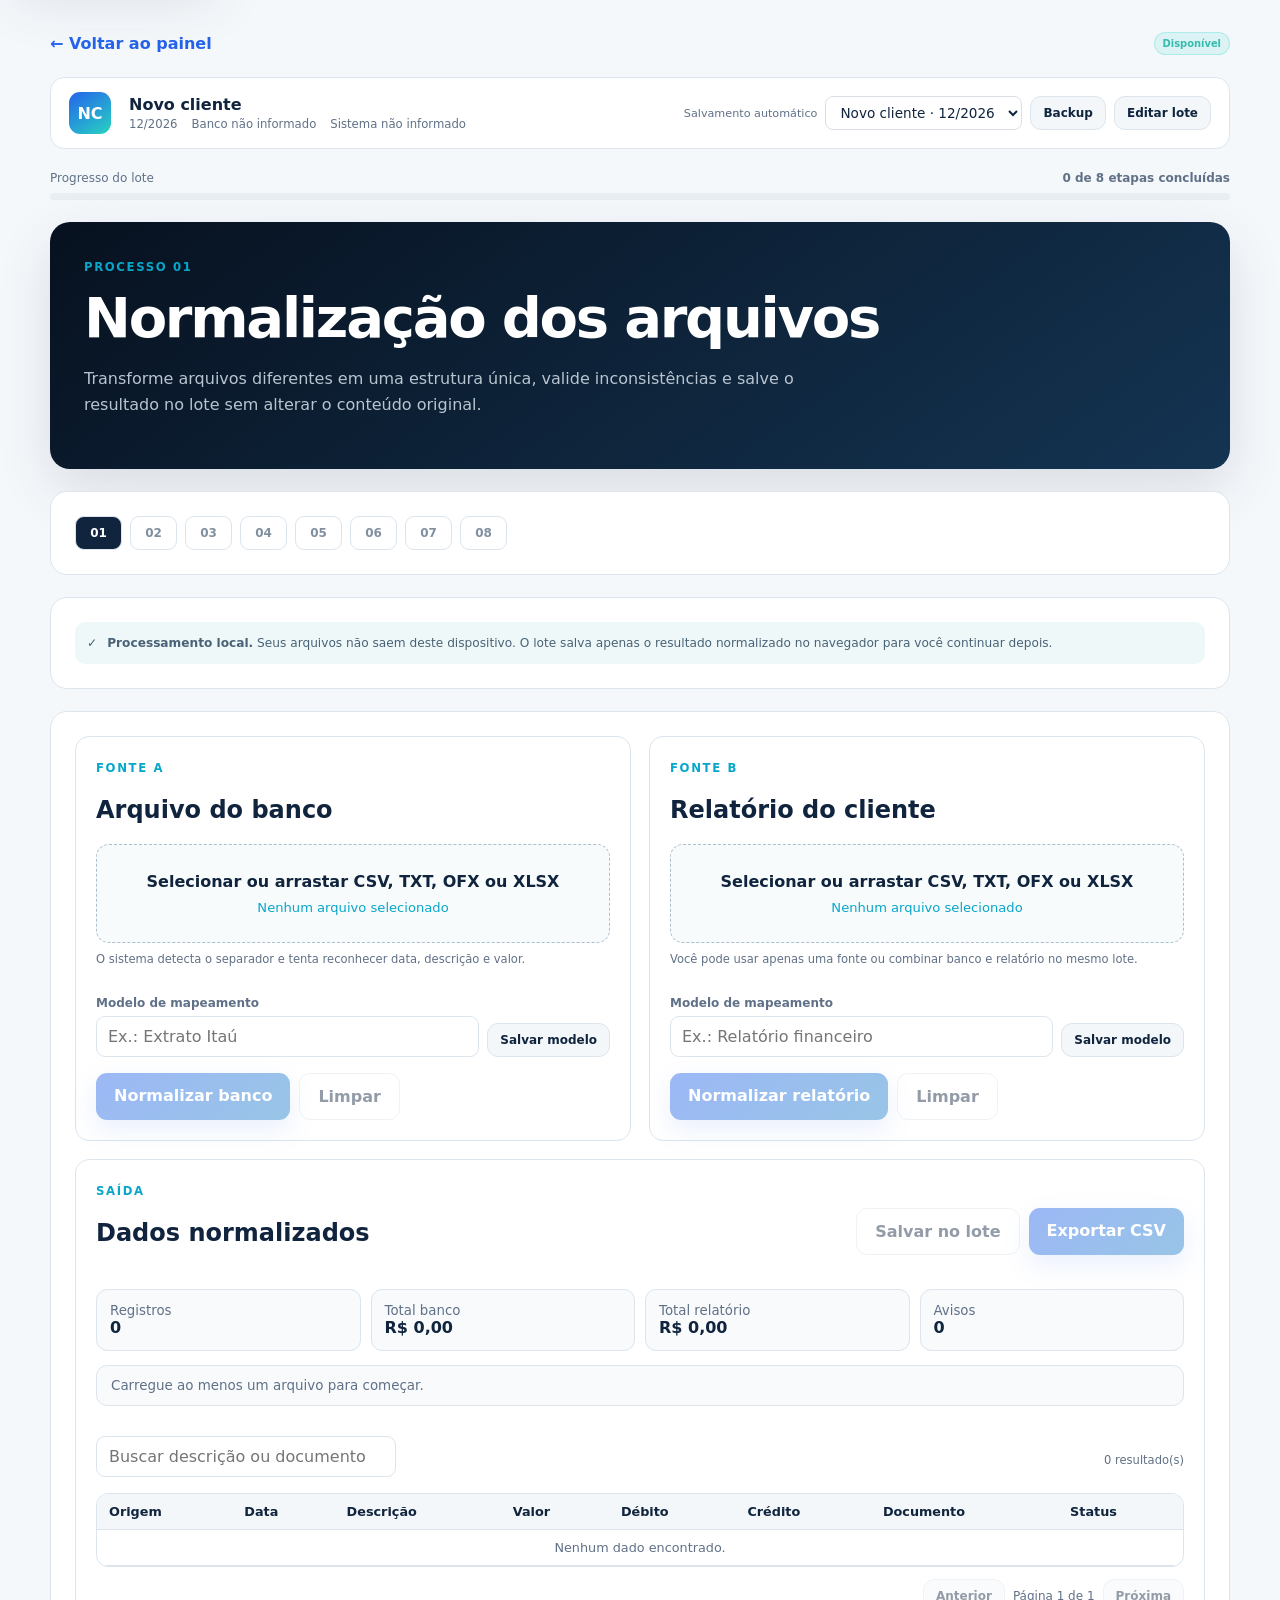
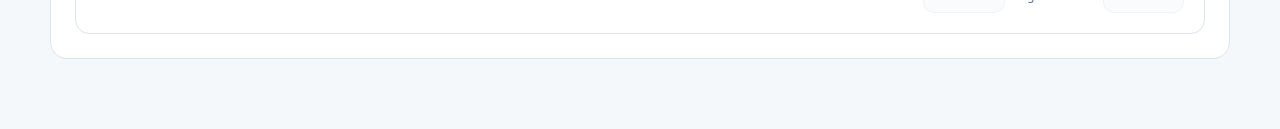
==== commit 193d82c9: "Exportacao em toda etapa, backup do lote, XLSX e troca de lotes Exportacao por etapa. Ate aqui so os" ====
--- a/processos/01-normalizacao/index.html
+++ b/processos/01-normalizacao/index.html
@@ -1,11 +1,11 @@
-<!doctype html><html lang="pt-BR"><head><meta charset="utf-8"><meta name="viewport" content="width=device-width,initial-scale=1"><meta name="theme-color" content="#07111f"><meta name="description" content="Normalize arquivos bancários, relatórios, CSV, TXT e OFX em uma estrutura contábil padronizada."><title>Normalização · Contábil Flow</title><link rel="stylesheet" href="../../assets/css/style.css"><link rel="stylesheet" href="../../assets/css/app-v2.css"></head><body data-process="1">
+<!doctype html><html lang="pt-BR"><head><meta charset="utf-8"><meta name="viewport" content="width=device-width,initial-scale=1"><meta name="theme-color" content="#07111f"><meta name="description" content="Normalize arquivos bancários, relatórios, CSV, TXT, OFX e XLSX em uma estrutura contábil padronizada."><title>Normalização · Contábil Flow</title><link rel="stylesheet" href="../../assets/css/style.css"><link rel="stylesheet" href="../../assets/css/app-v2.css"></head><body data-process="1">
 <main class="shell"><div class="topbar"><a class="back" href="../../index.html">← Voltar ao painel</a><span class="badge badge-live">Disponível</span></div>
 <header class="hero"><div><span class="eyebrow">PROCESSO 01</span><h1>Normalização dos arquivos</h1><p>Transforme arquivos diferentes em uma estrutura única, valide inconsistências e salve o resultado no lote sem alterar o conteúdo original.</p></div></header>
 <nav class="flow-nav section" aria-label="Etapas do fluxo"><a aria-current="step" href="../01-normalizacao/" aria-label="Processo 01">01</a><a href="../02-fechamento/" aria-label="Processo 02">02</a><a href="../03-desmembramento/" aria-label="Processo 03">03</a><a href="../04-notas-fiscais/" aria-label="Processo 04">04</a><a href="../05-contas-contabeis/" aria-label="Processo 05">05</a><a href="../06-historico/" aria-label="Processo 06">06</a><a href="../07-validacao/" aria-label="Processo 07">07</a><a href="../08-layout-importacao/" aria-label="Processo 08">08</a></nav>
 <section id="resume-banner" class="resume-banner"><span>Existe uma normalização salva neste lote.</span><button id="restore-saved" class="compact ghost" type="button">Restaurar resultado</button></section>
 <section class="section"><div class="privacy-note"><b>✓</b><span><strong>Processamento local.</strong> Seus arquivos não saem deste dispositivo. O lote salva apenas o resultado normalizado no navegador para você continuar depois.</span></div></section>
 <section class="grid section">
-<article class="panel" data-source="banco"><span class="step-label">FONTE A</span><h2>Arquivo do banco</h2><label class="dropzone" for="file-banco"><input id="file-banco" type="file" accept=".csv,.txt,.ofx,text/csv,text/plain,application/x-ofx"><b>Selecionar ou arrastar CSV, TXT ou OFX</b><div class="file-name" id="name-banco">Nenhum arquivo selecionado</div></label><p class="helper">O sistema detecta o separador e tenta reconhecer data, descrição e valor.</p><div id="mapping-banco" class="mapping"></div><div class="template-row" id="template-box-banco" hidden><div class="field"><label for="template-banco">Modelo de mapeamento</label><input id="template-banco" placeholder="Ex.: Extrato Itaú"></div><button class="compact ghost" id="save-template-banco" type="button">Salvar modelo</button></div><div class="actions"><button id="normalize-banco" type="button" disabled>Normalizar banco</button><button id="reset-banco" type="button" class="secondary" disabled>Limpar</button></div></article>
-<article class="panel" data-source="relatorio"><span class="step-label">FONTE B</span><h2>Relatório do cliente</h2><label class="dropzone" for="file-relatorio"><input id="file-relatorio" type="file" accept=".csv,.txt,.ofx,text/csv,text/plain,application/x-ofx"><b>Selecionar ou arrastar CSV, TXT ou OFX</b><div class="file-name" id="name-relatorio">Nenhum arquivo selecionado</div></label><p class="helper">Você pode usar apenas uma fonte ou combinar banco e relatório no mesmo lote.</p><div id="mapping-relatorio" class="mapping"></div><div class="template-row" id="template-box-relatorio" hidden><div class="field"><label for="template-relatorio">Modelo de mapeamento</label><input id="template-relatorio" placeholder="Ex.: Relatório financeiro"></div><button class="compact ghost" id="save-template-relatorio" type="button">Salvar modelo</button></div><div class="actions"><button id="normalize-relatorio" type="button" disabled>Normalizar relatório</button><button id="reset-relatorio" type="button" class="secondary" disabled>Limpar</button></div></article>
+<article class="panel" data-source="banco"><span class="step-label">FONTE A</span><h2>Arquivo do banco</h2><label class="dropzone" for="file-banco"><input id="file-banco" type="file" accept=".csv,.txt,.ofx,.xlsx,text/csv,text/plain,application/x-ofx,application/vnd.openxmlformats-officedocument.spreadsheetml.sheet"><b>Selecionar ou arrastar CSV, TXT, OFX ou XLSX</b><div class="file-name" id="name-banco">Nenhum arquivo selecionado</div></label><p class="helper">O sistema detecta o separador e tenta reconhecer data, descrição e valor.</p><div id="mapping-banco" class="mapping"></div><div class="template-row" id="template-box-banco" hidden><div class="field"><label for="template-banco">Modelo de mapeamento</label><input id="template-banco" placeholder="Ex.: Extrato Itaú"></div><button class="compact ghost" id="save-template-banco" type="button">Salvar modelo</button></div><div class="actions"><button id="normalize-banco" type="button" disabled>Normalizar banco</button><button id="reset-banco" type="button" class="secondary" disabled>Limpar</button></div></article>
+<article class="panel" data-source="relatorio"><span class="step-label">FONTE B</span><h2>Relatório do cliente</h2><label class="dropzone" for="file-relatorio"><input id="file-relatorio" type="file" accept=".csv,.txt,.ofx,.xlsx,text/csv,text/plain,application/x-ofx,application/vnd.openxmlformats-officedocument.spreadsheetml.sheet"><b>Selecionar ou arrastar CSV, TXT, OFX ou XLSX</b><div class="file-name" id="name-relatorio">Nenhum arquivo selecionado</div></label><p class="helper">Você pode usar apenas uma fonte ou combinar banco e relatório no mesmo lote.</p><div id="mapping-relatorio" class="mapping"></div><div class="template-row" id="template-box-relatorio" hidden><div class="field"><label for="template-relatorio">Modelo de mapeamento</label><input id="template-relatorio" placeholder="Ex.: Relatório financeiro"></div><button class="compact ghost" id="save-template-relatorio" type="button">Salvar modelo</button></div><div class="actions"><button id="normalize-relatorio" type="button" disabled>Normalizar relatório</button><button id="reset-relatorio" type="button" class="secondary" disabled>Limpar</button></div></article>
 <article class="panel full"><div class="section-heading"><div><span class="step-label">SAÍDA</span><h2>Dados normalizados</h2></div><div class="actions"><button id="save-lot" type="button" class="secondary" disabled>Salvar no lote</button><button id="export-all" type="button" disabled>Exportar CSV</button></div></div><div id="summary" class="summary"></div><div id="status" class="notice" role="status" aria-live="polite">Carregue ao menos um arquivo para começar.</div><div id="issues" class="issue-list" aria-live="polite"></div><div class="data-toolbar"><input id="search-output" class="search-input" type="search" placeholder="Buscar descrição ou documento" aria-label="Buscar nos dados normalizados"><span id="result-count" class="helper"></span></div><div class="table-wrap desktop-table mobile-hide"><table><caption class="visually-hidden">Prévia dos dados normalizados</caption><thead><tr><th>Origem</th><th>Data</th><th>Descrição</th><th>Valor</th><th>Débito</th><th>Crédito</th><th>Documento</th><th>Status</th></tr></thead><tbody id="output-body"><tr><td colspan="8" class="empty">Nenhum dado normalizado.</td></tr></tbody></table></div><div id="mobile-output" class="mobile-cards"></div><div class="pagination"><button id="prev-page" type="button" class="compact ghost">Anterior</button><span id="page-info">Página 1</span><button id="next-page" type="button" class="compact ghost">Próxima</button></div></article>
-</section></main><script src="../../assets/js/core.js"></script><script src="../../assets/js/workspace.js"></script><script src="app.js"></script></body></html>
+</section></main><script src="../../assets/js/core.js"></script><script src="../../assets/js/workspace.js"></script><script src="../../assets/js/parsers.js"></script><script src="../../assets/js/xlsx.js"></script><script src="app.js"></script></body></html>
--- a/assets/css/app-v2.css
+++ b/assets/css/app-v2.css
@@ -1,2 +1,12 @@
 :focus-visible{outline:3px solid #22b8cf;outline-offset:3px}.skip-link{position:fixed;left:12px;top:-60px;z-index:100;padding:10px 14px;background:#fff;border-radius:8px;box-shadow:var(--shadow);text-decoration:none}.skip-link:focus{top:12px}.lot-bar{display:grid;grid-template-columns:1fr auto;gap:18px;align-items:center;margin:0 0 22px;padding:14px 18px;border:1px solid var(--line);border-radius:14px;background:#fff}.lot-info{display:flex;align-items:center;gap:18px;min-width:0}.lot-avatar{width:42px;height:42px;display:grid;place-items:center;flex:none;border-radius:11px;background:linear-gradient(145deg,var(--blue),var(--aqua));color:#fff;font-weight:900}.lot-copy{min-width:0}.lot-copy strong{display:block;white-space:nowrap;overflow:hidden;text-overflow:ellipsis}.lot-meta{display:flex;flex-wrap:wrap;gap:6px 14px;margin-top:3px;color:var(--muted);font-size:.73rem}.lot-actions{display:flex;gap:8px}.button.compact,button.compact{padding:9px 12px;box-shadow:none;font-size:.75rem}.button.ghost,button.ghost{background:#f4f7f9;color:var(--ink);border:1px solid var(--line);box-shadow:none}.save-state{font-size:.7rem;color:var(--muted);align-self:center}.modal-backdrop{position:fixed;inset:0;z-index:60;display:none;place-items:center;padding:18px;background:#07111fb3}.modal-backdrop.open{display:grid}.lot-modal{width:min(650px,100%);max-height:90vh;overflow:auto;padding:26px;border-radius:18px;background:#fff;box-shadow:0 30px 90px #0005}.modal-head{display:flex;justify-content:space-between;gap:20px;align-items:flex-start;margin-bottom:20px}.modal-head h2{margin:5px 0}.icon-button{width:38px;height:38px;padding:0;background:#f2f5f7;color:var(--ink);box-shadow:none}.form-grid{display:grid;grid-template-columns:repeat(2,1fr);gap:14px}.form-field label{display:block;margin-bottom:6px;color:var(--muted);font-size:.75rem;font-weight:750}.form-field input,.form-field select{width:100%;padding:11px;border:1px solid var(--line);border-radius:9px;background:#fff;color:var(--ink)}.form-field.full-field{grid-column:1/-1}.modal-actions{display:flex;justify-content:flex-end;gap:10px;margin-top:22px}.workflow-progress{margin:0 0 22px}.workflow-progress-head{display:flex;justify-content:space-between;margin-bottom:8px;color:var(--muted);font-size:.75rem}.workflow-progress-track{height:7px;overflow:hidden;border-radius:99px;background:#e8eef2}.workflow-progress-track i{display:block;height:100%;border-radius:inherit;background:linear-gradient(90deg,var(--blue),var(--aqua));transition:width .2s}.process-labels{display:flex;justify-content:space-between;margin-top:7px;color:#8b99a8;font-size:.62rem}.data-toolbar{display:flex;align-items:center;justify-content:space-between;gap:14px;flex-wrap:wrap;margin:16px 0}.search-input{min-width:min(300px,100%);padding:10px 12px;border:1px solid var(--line);border-radius:9px}.status-chip{display:inline-flex;align-items:center;gap:6px;padding:5px 8px;border-radius:99px;font-size:.68rem;font-weight:800}.status-chip.ok{background:#dff8ef;color:#087b59}.status-chip.warn{background:#fff3cf;color:#946200}.status-chip.error{background:#ffe7e7;color:#b42e2e}.issue-list{display:grid;gap:8px;margin-top:14px}.issue-item{display:flex;gap:10px;padding:10px 12px;border:1px solid #f0c8c8;border-radius:9px;background:#fff8f8;color:#9d3333;font-size:.78rem}.resume-banner{display:none;align-items:center;justify-content:space-between;gap:12px;margin-bottom:16px;padding:12px 14px;border:1px solid #b9ded8;border-radius:10px;background:#f2fbf9;font-size:.8rem}.resume-banner.show{display:flex}.dropzone.dragging{border-color:var(--cyan);background:#edfafa}.helper{margin:8px 0 0;color:var(--muted);font-size:.72rem;line-height:1.5}.template-row{display:flex;gap:8px;align-items:end;margin-top:12px}.template-row .field{flex:1}.audit-list{display:grid;gap:9px}.audit-item{display:grid;grid-template-columns:auto 1fr auto;gap:12px;padding:11px;border-bottom:1px solid var(--line);font-size:.78rem}.audit-item time{color:var(--muted)}.privacy-note{display:flex;gap:10px;align-items:flex-start;padding:12px;border-radius:10px;background:#eff8f9;color:#496276;font-size:.76rem;line-height:1.5}.step-name{display:block;margin-top:4px;font-size:.62rem;font-weight:600}.flow-nav a[aria-current=step]{background:var(--ink);color:#fff}.mobile-cards{display:none}.pagination{display:flex;justify-content:flex-end;gap:8px;align-items:center;margin-top:12px;color:var(--muted);font-size:.75rem}
 @media(max-width:760px){.lot-bar{grid-template-columns:1fr;padding:12px}.lot-info{align-items:flex-start}.lot-actions{justify-content:space-between}.form-grid{grid-template-columns:1fr}.form-field.full-field{grid-column:auto}.modal-actions{flex-direction:column-reverse}.modal-actions button{width:100%}.process-labels{display:none}.desktop-table.mobile-hide{display:none}.mobile-cards{display:grid;gap:10px}.mobile-record{padding:14px;border:1px solid var(--line);border-radius:11px;background:#fff}.mobile-record-head{display:flex;justify-content:space-between;gap:10px}.mobile-record dl{display:grid;grid-template-columns:1fr 1fr;gap:8px;margin:12px 0 0}.mobile-record dt{font-size:.65rem;color:var(--muted)}.mobile-record dd{margin:2px 0 0;font-size:.78rem}.resume-banner{align-items:flex-start;flex-direction:column}.template-row{align-items:stretch;flex-direction:column}.audit-item{grid-template-columns:auto 1fr}.audit-item time{grid-column:2}}
+
+/* Seletor de lote e backup na barra de contexto */
+.lot-select{
+  padding:6px 10px;border-radius:8px;font:inherit;font-size:.85rem;max-width:220px;
+  border:1px solid rgba(148,163,184,.35);background:transparent;color:inherit;cursor:pointer;
+}
+.lot-select:focus-visible{outline:2px solid #38bdf8;outline-offset:1px}
+.lot-select option{color:initial}
+label.button{display:inline-flex;align-items:center;cursor:pointer}
+@media (max-width:640px){.lot-select{max-width:100%;flex:1}}
